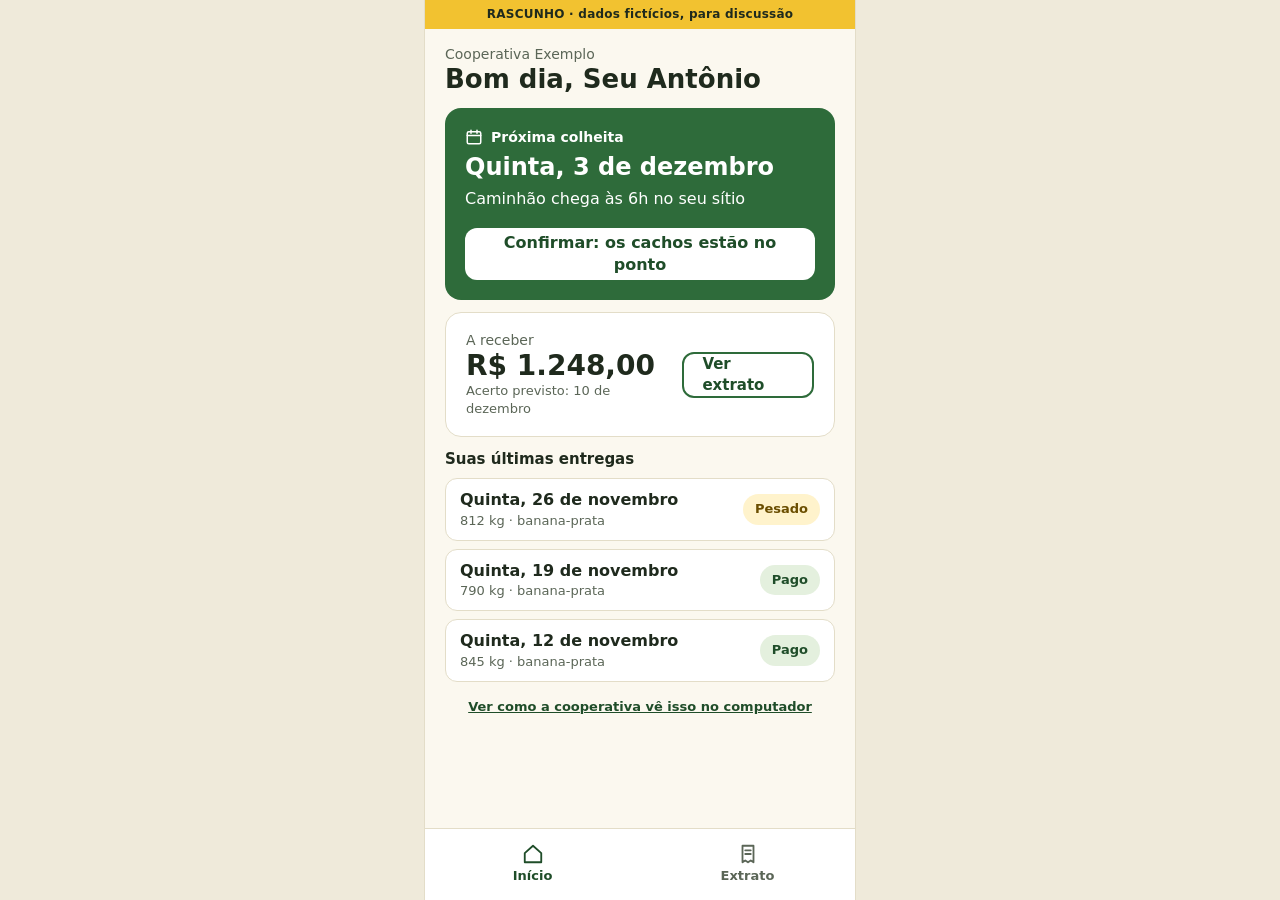
==== index.html @ 725b34ed "Rascunho de telas para cooperativa (dados ficticios)" ====
<!doctype html>
<html lang="pt-BR">
<head>
<meta charset="utf-8">
<meta name="viewport" content="width=device-width, initial-scale=1">
<title>Início do cooperado · rascunho</title>
<link rel="stylesheet" href="estilo.css">
</head>
<body>
<div class="app">
  <div class="faixa">RASCUNHO · dados fictícios, para discussão</div>
  <main>
    <div>
      <div class="rotulo">Cooperativa Exemplo</div>
      <h1>Bom dia, Seu Antônio</h1>
    </div>

    <section class="destaque" aria-labelledby="colheita">
      <div class="titulo-pequeno" id="colheita">
        <svg aria-hidden="true" width="18" height="18" viewBox="0 0 24 24" fill="none" stroke="#FFFFFF" stroke-width="2" stroke-linecap="round" stroke-linejoin="round"><rect x="3" y="5" width="18" height="16" rx="2"/><path d="M16 3v4M8 3v4M3 10h18"/></svg>
        Próxima colheita
      </div>
      <div class="grande">Quinta, 3 de dezembro</div>
      <div>Caminhão chega às 6h no seu sítio</div>
      <button class="botao claro ancho" id="confirmar" type="button" style="margin-top:12px">Confirmar: os cachos estão no ponto</button>
      <div class="confirmado" id="confirmado" hidden role="status">
        <svg aria-hidden="true" width="20" height="20" viewBox="0 0 24 24" fill="none" stroke="#1F2A1D" stroke-width="2.5" stroke-linecap="round" stroke-linejoin="round"><path d="M5 12l5 5 9-10"/></svg>
        Confirmado. A cooperativa foi avisada.
      </div>
    </section>

    <section class="cartao" style="display:flex;align-items:center;justify-content:space-between;gap:12px" aria-labelledby="areceber">
      <div>
        <div class="rotulo" id="areceber">A receber</div>
        <div style="font-size:28px;font-weight:700;line-height:1.1">R$ 1.248,00</div>
        <div class="rotulo" style="font-size:13px">Acerto previsto: 10 de dezembro</div>
      </div>
      <a class="botao borda" href="extrato.html">Ver extrato</a>
    </section>

    <section aria-labelledby="entregas" style="display:flex;flex-direction:column;gap:8px">
      <h2 id="entregas">Suas últimas entregas</h2>
      <div class="linha-lista"><div><div style="font-weight:600">Quinta, 26 de novembro</div><div class="sub">812 kg · banana-prata</div></div><span class="chip espera">Pesado</span></div>
      <div class="linha-lista"><div><div style="font-weight:600">Quinta, 19 de novembro</div><div class="sub">790 kg · banana-prata</div></div><span class="chip">Pago</span></div>
      <div class="linha-lista"><div><div style="font-weight:600">Quinta, 12 de novembro</div><div class="sub">845 kg · banana-prata</div></div><span class="chip">Pago</span></div>
    </section>

    <p style="text-align:center;font-size:13px;margin:4px 0 0"><a href="painel.html" style="font-weight:600">Ver como a cooperativa vê isso no computador</a></p>
  </main>

  <nav class="menu-baixo" aria-label="Menu principal">
    <a href="index.html" aria-current="page">
      <svg aria-hidden="true" width="22" height="22" viewBox="0 0 24 24" fill="none" stroke="currentColor" stroke-width="2" stroke-linecap="round" stroke-linejoin="round"><path d="M3 11l9-8 9 8v10H3z"/></svg>
      Início
    </a>
    <a href="extrato.html">
      <svg aria-hidden="true" width="22" height="22" viewBox="0 0 24 24" fill="none" stroke="currentColor" stroke-width="2" stroke-linecap="round" stroke-linejoin="round"><path d="M6 3h12v18l-3-2-3 2-3-2-3 2z"/><path d="M9 8h6M9 12h6"/></svg>
      Extrato
    </a>
  </nav>
</div>
<script>
  document.getElementById('confirmar').addEventListener('click', function () {
    this.hidden = true;
    document.getElementById('confirmado').hidden = false;
  });
</script>
</body>
</html>
---- estilo.css ----
:root {
  --fundo: #FBF8EF;
  --fundo-externo: #EFEADA;
  --cartao: #FFFFFF;
  --tinta: #1F2A1D;
  --suave: #5B6657;
  --linha: #E3DDC8;
  --verde: #2E6B3A;
  --verde-escuro: #1F4D29;
  --verde-claro: #E4F0DE;
  --banana: #F2C230;
  --aviso-fundo: #FFF3CC;
  --aviso-texto: #6B4E00;
  color-scheme: light;
}

* { box-sizing: border-box; }

body {
  margin: 0;
  background: var(--fundo-externo);
  color: var(--tinta);
  font-family: system-ui, "Segoe UI", Roboto, Helvetica, Arial, sans-serif;
  line-height: 1.4;
}

a { color: var(--verde-escuro); }
button, input, select { font: inherit; }

.faixa {
  background: var(--banana);
  color: var(--tinta);
  text-align: center;
  font-size: 12px;
  font-weight: 700;
  letter-spacing: 0.02em;
  padding: 6px 12px;
}

/* Celular */
.app {
  max-width: 430px;
  min-height: 100vh;
  margin: 0 auto;
  background: var(--fundo);
  display: flex;
  flex-direction: column;
}
.app main { flex: 1; padding: 16px 20px 24px; display: flex; flex-direction: column; gap: 12px; }
.rotulo { font-size: 14px; color: var(--suave); }
h1 { margin: 0; font-size: 26px; line-height: 1.2; }
h2 { margin: 0; font-size: 15px; }

.destaque {
  background: var(--verde);
  color: #FFFFFF;
  border-radius: 16px;
  padding: 20px;
  display: flex;
  flex-direction: column;
  gap: 6px;
}
.destaque .titulo-pequeno { font-size: 14px; font-weight: 600; display: flex; gap: 8px; align-items: center; }
.destaque .grande { font-size: 24px; font-weight: 700; line-height: 1.2; }

.cartao {
  background: var(--cartao);
  border: 1px solid var(--linha);
  border-radius: 16px;
  padding: 18px 20px;
}

.botao {
  min-height: 52px;
  padding: 0 18px;
  border: 0;
  border-radius: 12px;
  font-size: 16px;
  font-weight: 700;
  cursor: pointer;
  display: inline-flex;
  align-items: center;
  justify-content: center;
  text-decoration: none;
}
.botao.claro { background: #FFFFFF; color: var(--verde-escuro); }
.botao.cheio { background: var(--verde); color: #FFFFFF; }
.botao.borda { background: transparent; color: var(--verde-escuro); border: 2px solid var(--verde); min-height: 44px; font-size: 15px; }
.botao.ancho { width: 100%; }

.confirmado {
  min-height: 52px;
  padding: 10px 14px;
  border-radius: 12px;
  background: var(--banana);
  color: var(--tinta);
  font-weight: 600;
  display: flex;
  gap: 8px;
  align-items: center;
}
[hidden] { display: none !important; }

.linha-lista {
  background: var(--cartao);
  border: 1px solid var(--linha);
  border-radius: 12px;
  padding: 10px 14px;
  min-height: 56px;
  display: flex;
  align-items: center;
  justify-content: space-between;
  gap: 8px;
}
.linha-lista .sub { font-size: 13px; color: var(--suave); }
.chip {
  font-size: 13px;
  font-weight: 700;
  color: var(--verde-escuro);
  background: var(--verde-claro);
  border-radius: 999px;
  padding: 6px 12px;
  white-space: nowrap;
}
.chip.espera { background: var(--aviso-fundo); color: var(--aviso-texto); }

.menu-baixo {
  position: sticky;
  bottom: 0;
  height: 72px;
  display: flex;
  background: #FFFFFF;
  border-top: 1px solid var(--linha);
}
.menu-baixo a {
  flex: 1;
  display: flex;
  flex-direction: column;
  align-items: center;
  justify-content: center;
  gap: 2px;
  font-size: 13px;
  font-weight: 600;
  color: var(--suave);
  text-decoration: none;
}
.menu-baixo a[aria-current="page"] { color: var(--verde-escuro); font-weight: 700; }

.campo { display: flex; flex-direction: column; gap: 6px; }
.campo label { font-size: 14px; font-weight: 600; }
.campo input, .campo select {
  min-height: 52px;
  padding: 0 14px;
  border: 2px solid var(--linha);
  border-radius: 12px;
  background: #FFFFFF;
  color: var(--tinta);
  font-size: 18px;
}
.campo input:focus, .campo select:focus { outline: 3px solid var(--verde); outline-offset: 1px; border-color: var(--verde); }
.grade-2 { display: grid; grid-template-columns: 1fr 1fr; gap: 12px; }

.total-linha { display: flex; justify-content: space-between; align-items: baseline; font-size: 15px; padding: 6px 0; }
.total-linha.forte { font-size: 20px; font-weight: 700; border-top: 2px solid var(--linha); margin-top: 6px; padding-top: 12px; }

/* Computador */
.pagina { max-width: 1200px; margin: 0 auto; padding: 24px 20px 48px; display: flex; flex-direction: column; gap: 20px; background: var(--fundo); min-height: 100vh; }
.cabecalho { display: flex; flex-wrap: wrap; align-items: baseline; justify-content: space-between; gap: 8px 24px; }
.indicadores { display: grid; grid-template-columns: repeat(auto-fit, minmax(200px, 1fr)); gap: 12px; }
.indicador .numero { font-size: 32px; font-weight: 700; line-height: 1.1; }
.tabela-caixa { overflow-x: auto; }
table { width: 100%; border-collapse: collapse; min-width: 640px; }
th, td { text-align: left; padding: 12px 14px; border-bottom: 1px solid var(--linha); font-size: 15px; }
th { font-size: 13px; color: var(--suave); font-weight: 600; }
.aviso-caixa { background: var(--aviso-fundo); color: var(--aviso-texto); border-radius: 12px; padding: 14px 18px; }
.colunas { display: flex; flex-wrap: wrap; gap: 20px; }
.colunas > .principal { flex: 999 1 560px; min-width: 0; }
.colunas > .lateral { flex: 1 1 280px; min-width: 0; display: flex; flex-direction: column; gap: 12px; }

@media (min-width: 700px) {
  .app { box-shadow: 0 0 0 1px var(--linha); }
}
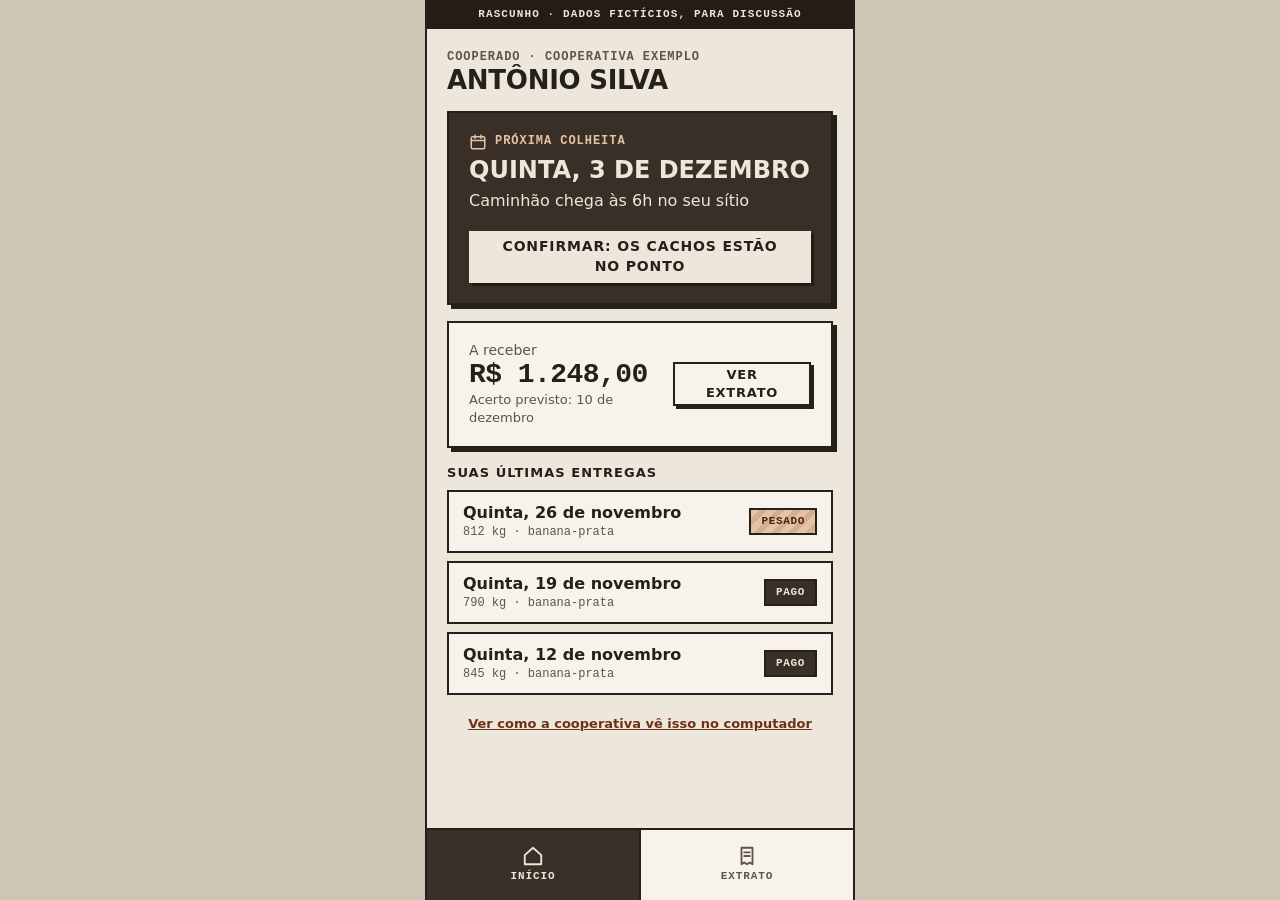
==== commit d0e4fba2: "Muda a identidade visual para tons terrosos e estilo corporativo/brutalista" ====
--- a/index.html
+++ b/index.html
@@ -11,20 +11,20 @@
   <div class="faixa">RASCUNHO · dados fictícios, para discussão</div>
   <main>
     <div>
-      <div class="rotulo">Cooperativa Exemplo</div>
-      <h1>Bom dia, Seu Antônio</h1>
+      <div class="rotulo">Cooperado · Cooperativa Exemplo</div>
+      <h1>Antônio Silva</h1>
     </div>
 
     <section class="destaque" aria-labelledby="colheita">
       <div class="titulo-pequeno" id="colheita">
-        <svg aria-hidden="true" width="18" height="18" viewBox="0 0 24 24" fill="none" stroke="#FFFFFF" stroke-width="2" stroke-linecap="round" stroke-linejoin="round"><rect x="3" y="5" width="18" height="16" rx="2"/><path d="M16 3v4M8 3v4M3 10h18"/></svg>
+        <svg aria-hidden="true" width="18" height="18" viewBox="0 0 24 24" fill="none" stroke="#E3C4A8" stroke-width="2" stroke-linecap="round" stroke-linejoin="round"><rect x="3" y="5" width="18" height="16" rx="2"/><path d="M16 3v4M8 3v4M3 10h18"/></svg>
         Próxima colheita
       </div>
       <div class="grande">Quinta, 3 de dezembro</div>
       <div>Caminhão chega às 6h no seu sítio</div>
       <button class="botao claro ancho" id="confirmar" type="button" style="margin-top:12px">Confirmar: os cachos estão no ponto</button>
       <div class="confirmado" id="confirmado" hidden role="status">
-        <svg aria-hidden="true" width="20" height="20" viewBox="0 0 24 24" fill="none" stroke="#1F2A1D" stroke-width="2.5" stroke-linecap="round" stroke-linejoin="round"><path d="M5 12l5 5 9-10"/></svg>
+        <svg aria-hidden="true" width="20" height="20" viewBox="0 0 24 24" fill="none" stroke="#4A2410" stroke-width="2.5" stroke-linecap="round" stroke-linejoin="round"><path d="M5 12l5 5 9-10"/></svg>
         Confirmado. A cooperativa foi avisada.
       </div>
     </section>
@@ -32,7 +32,7 @@
     <section class="cartao" style="display:flex;align-items:center;justify-content:space-between;gap:12px" aria-labelledby="areceber">
       <div>
         <div class="rotulo" id="areceber">A receber</div>
-        <div style="font-size:28px;font-weight:700;line-height:1.1">R$ 1.248,00</div>
+        <div class="valor" style="font-size:28px;font-weight:700;line-height:1.1">R$ 1.248,00</div>
         <div class="rotulo" style="font-size:13px">Acerto previsto: 10 de dezembro</div>
       </div>
       <a class="botao borda" href="extrato.html">Ver extrato</a>
--- a/estilo.css
+++ b/estilo.css
@@ -1,16 +1,20 @@
 :root {
-  --fundo: #FBF8EF;
-  --fundo-externo: #EFEADA;
-  --cartao: #FFFFFF;
-  --tinta: #1F2A1D;
-  --suave: #5B6657;
-  --linha: #E3DDC8;
-  --verde: #2E6B3A;
-  --verde-escuro: #1F4D29;
-  --verde-claro: #E4F0DE;
-  --banana: #F2C230;
-  --aviso-fundo: #FFF3CC;
-  --aviso-texto: #6B4E00;
+  /* Paleta terrosa: concreto, argila, ferrugem, terra escura */
+  --fundo: #EDE6DA;
+  --fundo-externo: #CFC5B4;
+  --cartao: #F7F3EC;
+  --tinta: #26201B;
+  --suave: #5E544A;
+  --borda: #26201B;
+  --linha: #BDB19F;
+  --terra: #3A2F27;
+  --terra-escuro: #231C17;
+  --ferrugem: #9A4A2A;
+  --ferrugem-escuro: #6E3219;
+  --argila: #E3C4A8;
+  --argila-texto: #4A2410;
+  --sombra: 4px 4px 0 var(--borda);
+  --mono: ui-monospace, "Cascadia Mono", "SF Mono", Consolas, "Liberation Mono", monospace;
   color-scheme: light;
 }
 
@@ -24,17 +28,19 @@
   line-height: 1.4;
 }
 
-a { color: var(--verde-escuro); }
+a { color: var(--ferrugem-escuro); font-weight: 700; }
 button, input, select { font: inherit; }
 
 .faixa {
-  background: var(--banana);
-  color: var(--tinta);
+  background: var(--terra-escuro);
+  color: var(--fundo);
   text-align: center;
-  font-size: 12px;
-  font-weight: 700;
-  letter-spacing: 0.02em;
-  padding: 6px 12px;
+  font-family: var(--mono);
+  font-size: 11px;
+  font-weight: 700;
+  letter-spacing: 0.1em;
+  text-transform: uppercase;
+  padding: 7px 12px;
 }
 
 /* Celular */
@@ -46,55 +52,93 @@
   display: flex;
   flex-direction: column;
 }
-.app main { flex: 1; padding: 16px 20px 24px; display: flex; flex-direction: column; gap: 12px; }
+.app main { flex: 1; padding: 20px 20px 28px; display: flex; flex-direction: column; gap: 16px; }
 .rotulo { font-size: 14px; color: var(--suave); }
-h1 { margin: 0; font-size: 26px; line-height: 1.2; }
-h2 { margin: 0; font-size: 15px; }
+.app main > div:first-child > .rotulo,
+.cabecalho .rotulo,
+.indicador .rotulo {
+  font-family: var(--mono);
+  font-size: 12px;
+  font-weight: 700;
+  letter-spacing: 0.08em;
+  text-transform: uppercase;
+}
+h1 { margin: 0; font-size: 26px; line-height: 1.1; font-weight: 800; letter-spacing: -0.01em; text-transform: uppercase; }
+h2 {
+  margin: 0;
+  font-size: 13px;
+  font-weight: 800;
+  letter-spacing: 0.08em;
+  text-transform: uppercase;
+}
 
 .destaque {
-  background: var(--verde);
-  color: #FFFFFF;
-  border-radius: 16px;
+  background: var(--terra);
+  color: var(--fundo);
+  border: 2px solid var(--borda);
+  border-radius: 0;
+  box-shadow: var(--sombra);
   padding: 20px;
   display: flex;
   flex-direction: column;
   gap: 6px;
 }
-.destaque .titulo-pequeno { font-size: 14px; font-weight: 600; display: flex; gap: 8px; align-items: center; }
-.destaque .grande { font-size: 24px; font-weight: 700; line-height: 1.2; }
+.destaque .titulo-pequeno {
+  font-family: var(--mono);
+  font-size: 12px;
+  font-weight: 700;
+  letter-spacing: 0.08em;
+  text-transform: uppercase;
+  display: flex;
+  gap: 8px;
+  align-items: center;
+  color: var(--argila);
+}
+.destaque .grande { font-size: 24px; font-weight: 800; line-height: 1.15; text-transform: uppercase; }
 
 .cartao {
   background: var(--cartao);
-  border: 1px solid var(--linha);
-  border-radius: 16px;
+  border: 2px solid var(--borda);
+  border-radius: 0;
+  box-shadow: var(--sombra);
   padding: 18px 20px;
 }
 
 .botao {
   min-height: 52px;
   padding: 0 18px;
-  border: 0;
-  border-radius: 12px;
-  font-size: 16px;
-  font-weight: 700;
+  border: 2px solid var(--borda);
+  border-radius: 0;
+  font-size: 14px;
+  font-weight: 800;
+  letter-spacing: 0.06em;
+  text-transform: uppercase;
   cursor: pointer;
   display: inline-flex;
   align-items: center;
   justify-content: center;
+  text-align: center;
   text-decoration: none;
-}
-.botao.claro { background: #FFFFFF; color: var(--verde-escuro); }
-.botao.cheio { background: var(--verde); color: #FFFFFF; }
-.botao.borda { background: transparent; color: var(--verde-escuro); border: 2px solid var(--verde); min-height: 44px; font-size: 15px; }
+  box-shadow: 3px 3px 0 var(--borda);
+  transition: transform 0.08s, box-shadow 0.08s;
+}
+.botao:hover { transform: translate(1px, 1px); box-shadow: 2px 2px 0 var(--borda); }
+.botao:active { transform: translate(3px, 3px); box-shadow: 0 0 0 var(--borda); }
+.botao:focus-visible { outline: 3px solid var(--tinta); outline-offset: 3px; }
+.botao.claro { background: var(--fundo); color: var(--tinta); }
+.botao.cheio { background: var(--ferrugem); color: #FFFFFF; }
+.botao.borda { background: var(--cartao); color: var(--tinta); min-height: 44px; font-size: 13px; }
 .botao.ancho { width: 100%; }
+.destaque .botao { box-shadow: 3px 3px 0 var(--terra-escuro); border-color: var(--fundo); }
 
 .confirmado {
   min-height: 52px;
   padding: 10px 14px;
-  border-radius: 12px;
-  background: var(--banana);
-  color: var(--tinta);
-  font-weight: 600;
+  border: 2px solid var(--borda);
+  border-radius: 0;
+  background: var(--argila);
+  color: var(--argila-texto);
+  font-weight: 700;
   display: flex;
   gap: 8px;
   align-items: center;
@@ -103,8 +147,8 @@
 
 .linha-lista {
   background: var(--cartao);
-  border: 1px solid var(--linha);
-  border-radius: 12px;
+  border: 2px solid var(--borda);
+  border-radius: 0;
   padding: 10px 14px;
   min-height: 56px;
   display: flex;
@@ -112,25 +156,34 @@
   justify-content: space-between;
   gap: 8px;
 }
-.linha-lista .sub { font-size: 13px; color: var(--suave); }
+.linha-lista .sub { font-family: var(--mono); font-size: 12px; color: var(--suave); }
+
+/* Situação: preenchido = concluído; hachurado = pendente */
 .chip {
-  font-size: 13px;
-  font-weight: 700;
-  color: var(--verde-escuro);
-  background: var(--verde-claro);
-  border-radius: 999px;
-  padding: 6px 12px;
+  font-family: var(--mono);
+  font-size: 11px;
+  font-weight: 800;
+  letter-spacing: 0.06em;
+  text-transform: uppercase;
+  color: var(--fundo);
+  background: var(--terra);
+  border: 2px solid var(--borda);
+  border-radius: 0;
+  padding: 4px 10px;
   white-space: nowrap;
 }
-.chip.espera { background: var(--aviso-fundo); color: var(--aviso-texto); }
+.chip.espera {
+  color: var(--argila-texto);
+  background: repeating-linear-gradient(135deg, var(--argila) 0 6px, #D4AE8E 6px 12px);
+}
 
 .menu-baixo {
   position: sticky;
   bottom: 0;
   height: 72px;
   display: flex;
-  background: #FFFFFF;
-  border-top: 1px solid var(--linha);
+  background: var(--cartao);
+  border-top: 2px solid var(--borda);
 }
 .menu-baixo a {
   flex: 1;
@@ -139,44 +192,76 @@
   align-items: center;
   justify-content: center;
   gap: 2px;
-  font-size: 13px;
-  font-weight: 600;
+  font-family: var(--mono);
+  font-size: 11px;
+  font-weight: 700;
+  letter-spacing: 0.08em;
+  text-transform: uppercase;
   color: var(--suave);
   text-decoration: none;
 }
-.menu-baixo a[aria-current="page"] { color: var(--verde-escuro); font-weight: 700; }
+.menu-baixo a + a { border-left: 2px solid var(--borda); }
+.menu-baixo a[aria-current="page"] { background: var(--terra); color: var(--fundo); }
 
 .campo { display: flex; flex-direction: column; gap: 6px; }
-.campo label { font-size: 14px; font-weight: 600; }
+.campo label {
+  font-family: var(--mono);
+  font-size: 12px;
+  font-weight: 700;
+  letter-spacing: 0.06em;
+  text-transform: uppercase;
+}
 .campo input, .campo select {
+  width: 100%;
+  min-width: 0;
   min-height: 52px;
   padding: 0 14px;
-  border: 2px solid var(--linha);
-  border-radius: 12px;
+  border: 2px solid var(--borda);
+  border-radius: 0;
   background: #FFFFFF;
   color: var(--tinta);
   font-size: 18px;
 }
-.campo input:focus, .campo select:focus { outline: 3px solid var(--verde); outline-offset: 1px; border-color: var(--verde); }
-.grade-2 { display: grid; grid-template-columns: 1fr 1fr; gap: 12px; }
+.campo input[type="number"] { font-family: var(--mono); font-weight: 700; }
+.campo input:focus, .campo select:focus { outline: 3px solid var(--ferrugem); outline-offset: 2px; }
+.grade-2 { display: grid; grid-template-columns: repeat(2, minmax(0, 1fr)); gap: 12px; }
 
 .total-linha { display: flex; justify-content: space-between; align-items: baseline; font-size: 15px; padding: 6px 0; }
-.total-linha.forte { font-size: 20px; font-weight: 700; border-top: 2px solid var(--linha); margin-top: 6px; padding-top: 12px; }
+.total-linha span:last-child { font-family: var(--mono); font-weight: 700; }
+.total-linha.forte { font-size: 18px; font-weight: 800; text-transform: uppercase; border-top: 2px solid var(--borda); margin-top: 6px; padding-top: 12px; }
+.valor { font-family: var(--mono); letter-spacing: -0.02em; }
 
 /* Computador */
 .pagina { max-width: 1200px; margin: 0 auto; padding: 24px 20px 48px; display: flex; flex-direction: column; gap: 20px; background: var(--fundo); min-height: 100vh; }
-.cabecalho { display: flex; flex-wrap: wrap; align-items: baseline; justify-content: space-between; gap: 8px 24px; }
-.indicadores { display: grid; grid-template-columns: repeat(auto-fit, minmax(200px, 1fr)); gap: 12px; }
-.indicador .numero { font-size: 32px; font-weight: 700; line-height: 1.1; }
+.cabecalho { display: flex; flex-wrap: wrap; align-items: flex-end; justify-content: space-between; gap: 8px 24px; padding-bottom: 14px; border-bottom: 4px solid var(--borda); }
+.indicadores { display: grid; grid-template-columns: repeat(auto-fit, minmax(200px, 1fr)); gap: 16px; }
+.indicador .numero { font-family: var(--mono); font-size: 32px; font-weight: 700; line-height: 1.1; letter-spacing: -0.03em; }
 .tabela-caixa { overflow-x: auto; }
 table { width: 100%; border-collapse: collapse; min-width: 640px; }
 th, td { text-align: left; padding: 12px 14px; border-bottom: 1px solid var(--linha); font-size: 15px; }
-th { font-size: 13px; color: var(--suave); font-weight: 600; }
-.aviso-caixa { background: var(--aviso-fundo); color: var(--aviso-texto); border-radius: 12px; padding: 14px 18px; }
+thead th {
+  background: var(--terra);
+  color: var(--fundo);
+  font-family: var(--mono);
+  font-size: 11px;
+  font-weight: 700;
+  letter-spacing: 0.08em;
+  text-transform: uppercase;
+  border-bottom: 0;
+}
+td:nth-child(3) { font-family: var(--mono); font-weight: 700; }
+.aviso-caixa {
+  background: var(--argila);
+  color: var(--argila-texto);
+  border: 2px solid var(--borda);
+  border-left-width: 10px;
+  border-radius: 0;
+  padding: 14px 18px;
+}
 .colunas { display: flex; flex-wrap: wrap; gap: 20px; }
 .colunas > .principal { flex: 999 1 560px; min-width: 0; }
-.colunas > .lateral { flex: 1 1 280px; min-width: 0; display: flex; flex-direction: column; gap: 12px; }
+.colunas > .lateral { flex: 1 1 280px; min-width: 0; display: flex; flex-direction: column; gap: 16px; }
 
 @media (min-width: 700px) {
-  .app { box-shadow: 0 0 0 1px var(--linha); }
-}
+  .app { border-left: 2px solid var(--borda); border-right: 2px solid var(--borda); }
+}
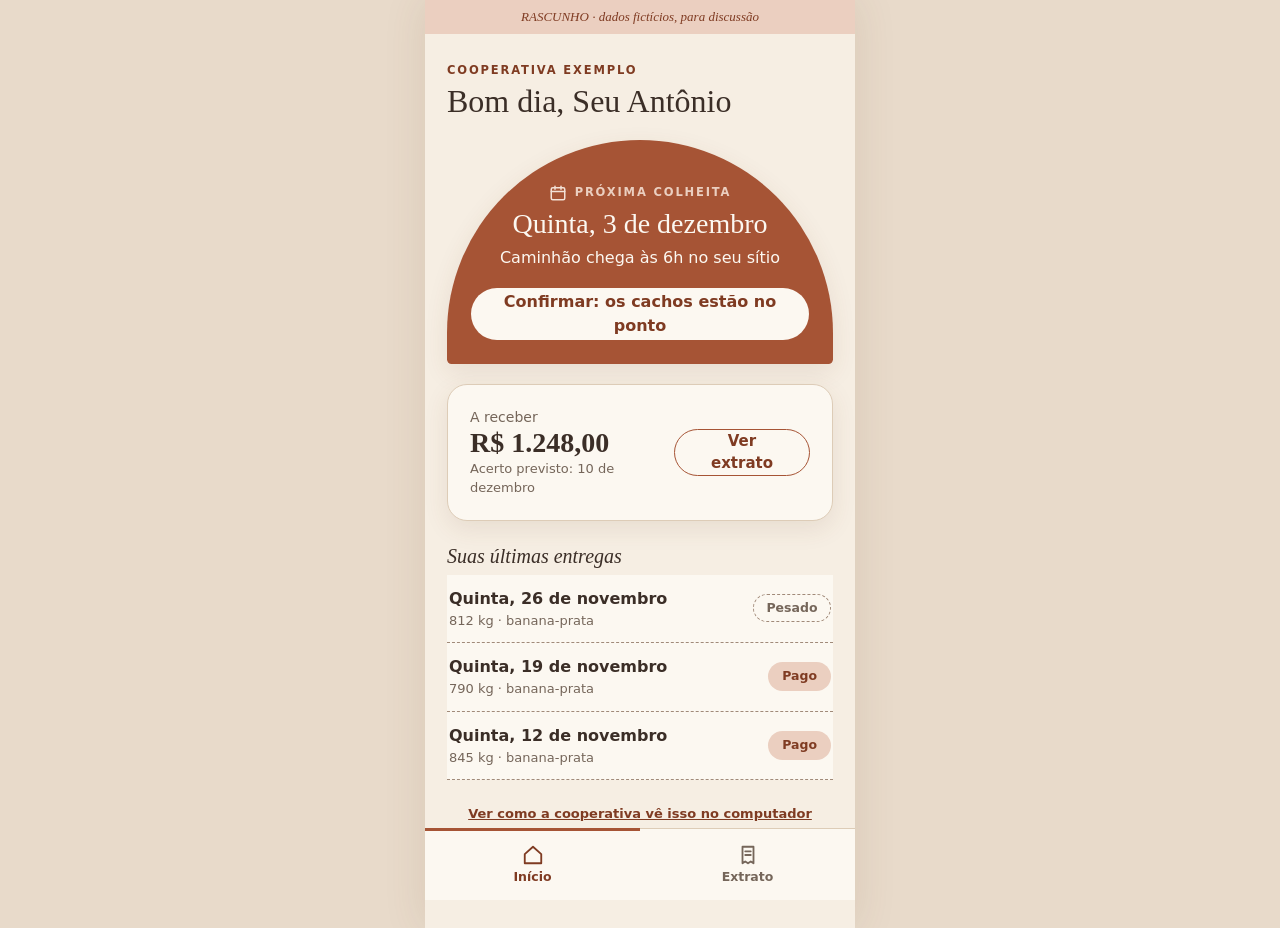
==== commit 189e661d: "Troca o estilo para boho chic com ar de blog, sem o visual brutalista" ====
--- a/index.html
+++ b/index.html
@@ -11,20 +11,20 @@
   <div class="faixa">RASCUNHO · dados fictícios, para discussão</div>
   <main>
     <div>
-      <div class="rotulo">Cooperado · Cooperativa Exemplo</div>
-      <h1>Antônio Silva</h1>
+      <div class="rotulo">Cooperativa Exemplo</div>
+      <h1>Bom dia, Seu Antônio</h1>
     </div>
 
     <section class="destaque" aria-labelledby="colheita">
       <div class="titulo-pequeno" id="colheita">
-        <svg aria-hidden="true" width="18" height="18" viewBox="0 0 24 24" fill="none" stroke="#E3C4A8" stroke-width="2" stroke-linecap="round" stroke-linejoin="round"><rect x="3" y="5" width="18" height="16" rx="2"/><path d="M16 3v4M8 3v4M3 10h18"/></svg>
+        <svg aria-hidden="true" width="18" height="18" viewBox="0 0 24 24" fill="none" stroke="#F3E1D6" stroke-width="2" stroke-linecap="round" stroke-linejoin="round"><rect x="3" y="5" width="18" height="16" rx="2"/><path d="M16 3v4M8 3v4M3 10h18"/></svg>
         Próxima colheita
       </div>
       <div class="grande">Quinta, 3 de dezembro</div>
       <div>Caminhão chega às 6h no seu sítio</div>
       <button class="botao claro ancho" id="confirmar" type="button" style="margin-top:12px">Confirmar: os cachos estão no ponto</button>
       <div class="confirmado" id="confirmado" hidden role="status">
-        <svg aria-hidden="true" width="20" height="20" viewBox="0 0 24 24" fill="none" stroke="#4A2410" stroke-width="2.5" stroke-linecap="round" stroke-linejoin="round"><path d="M5 12l5 5 9-10"/></svg>
+        <svg aria-hidden="true" width="20" height="20" viewBox="0 0 24 24" fill="none" stroke="#7F3B22" stroke-width="2.5" stroke-linecap="round" stroke-linejoin="round"><path d="M5 12l5 5 9-10"/></svg>
         Confirmado. A cooperativa foi avisada.
       </div>
     </section>
--- a/estilo.css
+++ b/estilo.css
@@ -1,20 +1,18 @@
 :root {
-  /* Paleta terrosa: concreto, argila, ferrugem, terra escura */
-  --fundo: #EDE6DA;
-  --fundo-externo: #CFC5B4;
-  --cartao: #F7F3EC;
-  --tinta: #26201B;
-  --suave: #5E544A;
-  --borda: #26201B;
-  --linha: #BDB19F;
-  --terra: #3A2F27;
-  --terra-escuro: #231C17;
-  --ferrugem: #9A4A2A;
-  --ferrugem-escuro: #6E3219;
-  --argila: #E3C4A8;
-  --argila-texto: #4A2410;
-  --sombra: 4px 4px 0 var(--borda);
-  --mono: ui-monospace, "Cascadia Mono", "SF Mono", Consolas, "Liberation Mono", monospace;
+  /* Boho chic: creme, argila, terracota, taupe */
+  --fundo: #F6EEE3;
+  --fundo-externo: #E8DACA;
+  --cartao: #FCF8F1;
+  --tinta: #3B2E27;
+  --suave: #75665A;
+  --linha: #DDCCB7;
+  --terracota: #A65435;
+  --terracota-escuro: #7F3B22;
+  --rosa: #EBCFC0;
+  --rosa-claro: #F3E1D6;
+  --taupe: #A18A79;
+  --sombra: 0 8px 24px rgba(110, 70, 40, 0.10);
+  --serifa: "Iowan Old Style", "Palatino Linotype", Palatino, Georgia, "Times New Roman", serif;
   color-scheme: light;
 }
 
@@ -25,21 +23,19 @@
   background: var(--fundo-externo);
   color: var(--tinta);
   font-family: system-ui, "Segoe UI", Roboto, Helvetica, Arial, sans-serif;
-  line-height: 1.4;
-}
-
-a { color: var(--ferrugem-escuro); font-weight: 700; }
+  line-height: 1.5;
+}
+
+a { color: var(--terracota-escuro); font-weight: 600; }
 button, input, select { font: inherit; }
 
 .faixa {
-  background: var(--terra-escuro);
-  color: var(--fundo);
+  background: var(--rosa);
+  color: var(--terracota-escuro);
   text-align: center;
-  font-family: var(--mono);
-  font-size: 11px;
-  font-weight: 700;
-  letter-spacing: 0.1em;
-  text-transform: uppercase;
+  font-family: var(--serifa);
+  font-style: italic;
+  font-size: 13px;
   padding: 7px 12px;
 }
 
@@ -52,129 +48,122 @@
   display: flex;
   flex-direction: column;
 }
-.app main { flex: 1; padding: 20px 20px 28px; display: flex; flex-direction: column; gap: 16px; }
+.app main { flex: 1; padding: 28px 22px 32px; display: flex; flex-direction: column; gap: 20px; }
 .rotulo { font-size: 14px; color: var(--suave); }
 .app main > div:first-child > .rotulo,
 .cabecalho .rotulo,
 .indicador .rotulo {
-  font-family: var(--mono);
-  font-size: 12px;
-  font-weight: 700;
-  letter-spacing: 0.08em;
+  font-size: 11.5px;
+  font-weight: 600;
+  letter-spacing: 0.16em;
   text-transform: uppercase;
-}
-h1 { margin: 0; font-size: 26px; line-height: 1.1; font-weight: 800; letter-spacing: -0.01em; text-transform: uppercase; }
-h2 {
-  margin: 0;
-  font-size: 13px;
-  font-weight: 800;
-  letter-spacing: 0.08em;
+  color: var(--terracota-escuro);
+}
+h1 { margin: 4px 0 0; font-family: var(--serifa); font-size: 32px; line-height: 1.15; font-weight: 400; }
+h2 { margin: 0; font-family: var(--serifa); font-size: 20px; font-weight: 400; font-style: italic; }
+
+/* Arco: forma típica boho */
+.destaque {
+  background: var(--terracota);
+  color: var(--cartao);
+  border-radius: 999px 999px 24px 24px;
+  box-shadow: var(--sombra);
+  padding: 44px 24px 24px;
+  text-align: center;
+  display: flex;
+  flex-direction: column;
+  align-items: center;
+  gap: 6px;
+}
+.destaque .titulo-pequeno {
+  font-size: 11.5px;
+  font-weight: 600;
+  letter-spacing: 0.16em;
   text-transform: uppercase;
-}
-
-.destaque {
-  background: var(--terra);
-  color: var(--fundo);
-  border: 2px solid var(--borda);
-  border-radius: 0;
-  box-shadow: var(--sombra);
-  padding: 20px;
-  display: flex;
-  flex-direction: column;
-  gap: 6px;
-}
-.destaque .titulo-pequeno {
-  font-family: var(--mono);
-  font-size: 12px;
-  font-weight: 700;
-  letter-spacing: 0.08em;
-  text-transform: uppercase;
   display: flex;
   gap: 8px;
   align-items: center;
-  color: var(--argila);
-}
-.destaque .grande { font-size: 24px; font-weight: 800; line-height: 1.15; text-transform: uppercase; }
+  color: var(--rosa);
+}
+.destaque .grande { font-family: var(--serifa); font-size: 28px; font-weight: 400; line-height: 1.15; }
 
 .cartao {
   background: var(--cartao);
-  border: 2px solid var(--borda);
-  border-radius: 0;
+  border: 1px solid var(--linha);
+  border-radius: 20px;
   box-shadow: var(--sombra);
-  padding: 18px 20px;
+  padding: 22px;
 }
 
 .botao {
   min-height: 52px;
-  padding: 0 18px;
-  border: 2px solid var(--borda);
-  border-radius: 0;
-  font-size: 14px;
-  font-weight: 800;
-  letter-spacing: 0.06em;
-  text-transform: uppercase;
+  padding: 0 24px;
+  border: 1.5px solid transparent;
+  border-radius: 999px;
+  font-size: 16px;
+  font-weight: 600;
   cursor: pointer;
   display: inline-flex;
   align-items: center;
   justify-content: center;
   text-align: center;
   text-decoration: none;
-  box-shadow: 3px 3px 0 var(--borda);
-  transition: transform 0.08s, box-shadow 0.08s;
-}
-.botao:hover { transform: translate(1px, 1px); box-shadow: 2px 2px 0 var(--borda); }
-.botao:active { transform: translate(3px, 3px); box-shadow: 0 0 0 var(--borda); }
-.botao:focus-visible { outline: 3px solid var(--tinta); outline-offset: 3px; }
-.botao.claro { background: var(--fundo); color: var(--tinta); }
-.botao.cheio { background: var(--ferrugem); color: #FFFFFF; }
-.botao.borda { background: var(--cartao); color: var(--tinta); min-height: 44px; font-size: 13px; }
+  transition: background 0.15s, color 0.15s;
+}
+.botao:focus-visible { outline: 3px solid var(--terracota); outline-offset: 3px; }
+.botao.claro { background: var(--cartao); color: var(--terracota-escuro); }
+.botao.claro:hover { background: var(--rosa-claro); }
+.botao.cheio { background: var(--terracota); color: #FFFFFF; }
+.botao.cheio:hover { background: var(--terracota-escuro); }
+.botao.borda { background: transparent; color: var(--terracota-escuro); border-color: var(--terracota); min-height: 44px; font-size: 15px; }
+.botao.borda:hover { background: var(--rosa-claro); }
 .botao.ancho { width: 100%; }
-.destaque .botao { box-shadow: 3px 3px 0 var(--terra-escuro); border-color: var(--fundo); }
+.destaque .botao { margin-top: 14px; }
 
 .confirmado {
   min-height: 52px;
-  padding: 10px 14px;
-  border: 2px solid var(--borda);
-  border-radius: 0;
-  background: var(--argila);
-  color: var(--argila-texto);
-  font-weight: 700;
+  padding: 12px 18px;
+  border-radius: 20px;
+  background: var(--rosa-claro);
+  color: var(--terracota-escuro);
+  font-weight: 600;
   display: flex;
   gap: 8px;
   align-items: center;
-}
+  justify-content: center;
+  margin-top: 14px;
+}
+.cartao + .confirmado, form + .confirmado, .lateral .confirmado { margin-top: 0; }
 [hidden] { display: none !important; }
 
 .linha-lista {
   background: var(--cartao);
-  border: 2px solid var(--borda);
-  border-radius: 0;
-  padding: 10px 14px;
-  min-height: 56px;
+  border-bottom: 1px dashed var(--taupe);
+  padding: 12px 2px;
+  min-height: 60px;
   display: flex;
   align-items: center;
   justify-content: space-between;
   gap: 8px;
 }
-.linha-lista .sub { font-family: var(--mono); font-size: 12px; color: var(--suave); }
-
-/* Situação: preenchido = concluído; hachurado = pendente */
+.linha-lista .sub { font-size: 13px; color: var(--suave); }
+section[aria-labelledby="entregas"] { gap: 0 !important; }
+section[aria-labelledby="entregas"] h2 { margin-bottom: 4px; }
+
 .chip {
-  font-family: var(--mono);
-  font-size: 11px;
-  font-weight: 800;
-  letter-spacing: 0.06em;
-  text-transform: uppercase;
-  color: var(--fundo);
-  background: var(--terra);
-  border: 2px solid var(--borda);
-  border-radius: 0;
-  padding: 4px 10px;
+  font-size: 12.5px;
+  font-weight: 600;
+  color: var(--terracota-escuro);
+  background: var(--rosa);
+  border-radius: 999px;
+  padding: 5px 14px;
   white-space: nowrap;
 }
 .chip.espera {
-  color: var(--argila-texto);
-  background: repeating-linear-gradient(135deg, var(--argila) 0 6px, #D4AE8E 6px 12px);
+  background: transparent;
+  color: var(--suave);
+  border: 1.5px dashed var(--taupe);
+  padding: 3.5px 12.5px;
 }
 
 .menu-baixo {
@@ -183,7 +172,7 @@
   height: 72px;
   display: flex;
   background: var(--cartao);
-  border-top: 2px solid var(--borda);
+  border-top: 1px solid var(--linha);
 }
 .menu-baixo a {
   flex: 1;
@@ -192,76 +181,64 @@
   align-items: center;
   justify-content: center;
   gap: 2px;
-  font-family: var(--mono);
-  font-size: 11px;
-  font-weight: 700;
-  letter-spacing: 0.08em;
-  text-transform: uppercase;
+  font-size: 12.5px;
+  font-weight: 600;
   color: var(--suave);
   text-decoration: none;
-}
-.menu-baixo a + a { border-left: 2px solid var(--borda); }
-.menu-baixo a[aria-current="page"] { background: var(--terra); color: var(--fundo); }
+  border-top: 3px solid transparent;
+  margin-top: -1px;
+}
+.menu-baixo a[aria-current="page"] { color: var(--terracota-escuro); border-top-color: var(--terracota); }
 
 .campo { display: flex; flex-direction: column; gap: 6px; }
-.campo label {
-  font-family: var(--mono);
-  font-size: 12px;
-  font-weight: 700;
-  letter-spacing: 0.06em;
-  text-transform: uppercase;
-}
+.campo label { font-size: 14px; font-weight: 600; color: var(--suave); }
 .campo input, .campo select {
   width: 100%;
   min-width: 0;
   min-height: 52px;
-  padding: 0 14px;
-  border: 2px solid var(--borda);
-  border-radius: 0;
-  background: #FFFFFF;
+  padding: 0 16px;
+  border: 1.5px solid var(--linha);
+  border-radius: 14px;
+  background: #FFFDF9;
   color: var(--tinta);
   font-size: 18px;
 }
-.campo input[type="number"] { font-family: var(--mono); font-weight: 700; }
-.campo input:focus, .campo select:focus { outline: 3px solid var(--ferrugem); outline-offset: 2px; }
-.grade-2 { display: grid; grid-template-columns: repeat(2, minmax(0, 1fr)); gap: 12px; }
-
-.total-linha { display: flex; justify-content: space-between; align-items: baseline; font-size: 15px; padding: 6px 0; }
-.total-linha span:last-child { font-family: var(--mono); font-weight: 700; }
-.total-linha.forte { font-size: 18px; font-weight: 800; text-transform: uppercase; border-top: 2px solid var(--borda); margin-top: 6px; padding-top: 12px; }
-.valor { font-family: var(--mono); letter-spacing: -0.02em; }
+.campo input:focus, .campo select:focus { outline: 3px solid var(--rosa); outline-offset: 0; border-color: var(--terracota); }
+.grade-2 { display: grid; grid-template-columns: repeat(2, minmax(0, 1fr)); gap: 14px; }
+
+.total-linha { display: flex; justify-content: space-between; align-items: baseline; font-size: 16px; padding: 7px 0; }
+.total-linha span:last-child { font-variant-numeric: tabular-nums; }
+.total-linha.forte { font-family: var(--serifa); font-size: 22px; border-top: 1px solid var(--taupe); margin-top: 8px; padding-top: 14px; }
+.valor { font-family: var(--serifa); }
 
 /* Computador */
-.pagina { max-width: 1200px; margin: 0 auto; padding: 24px 20px 48px; display: flex; flex-direction: column; gap: 20px; background: var(--fundo); min-height: 100vh; }
-.cabecalho { display: flex; flex-wrap: wrap; align-items: flex-end; justify-content: space-between; gap: 8px 24px; padding-bottom: 14px; border-bottom: 4px solid var(--borda); }
+.pagina { max-width: 1100px; margin: 0 auto; padding: 40px 28px 64px; display: flex; flex-direction: column; gap: 28px; background: var(--fundo); min-height: 100vh; }
+.cabecalho { display: flex; flex-wrap: wrap; align-items: flex-end; justify-content: space-between; gap: 12px 24px; padding-bottom: 20px; border-bottom: 1px solid var(--taupe); }
 .indicadores { display: grid; grid-template-columns: repeat(auto-fit, minmax(200px, 1fr)); gap: 16px; }
-.indicador .numero { font-family: var(--mono); font-size: 32px; font-weight: 700; line-height: 1.1; letter-spacing: -0.03em; }
+.indicador { text-align: center; }
+.indicador .numero { font-family: var(--serifa); font-size: 38px; font-weight: 400; line-height: 1.15; margin-top: 4px; }
 .tabela-caixa { overflow-x: auto; }
 table { width: 100%; border-collapse: collapse; min-width: 640px; }
-th, td { text-align: left; padding: 12px 14px; border-bottom: 1px solid var(--linha); font-size: 15px; }
+th, td { text-align: left; padding: 14px 14px; border-bottom: 1px dashed var(--linha); font-size: 15px; font-variant-numeric: tabular-nums; }
 thead th {
-  background: var(--terra);
-  color: var(--fundo);
-  font-family: var(--mono);
-  font-size: 11px;
-  font-weight: 700;
-  letter-spacing: 0.08em;
+  font-size: 11.5px;
+  font-weight: 600;
+  letter-spacing: 0.14em;
   text-transform: uppercase;
-  border-bottom: 0;
-}
-td:nth-child(3) { font-family: var(--mono); font-weight: 700; }
+  color: var(--terracota-escuro);
+  border-bottom: 1px solid var(--taupe);
+}
+tbody tr:last-child td { border-bottom: 0; }
 .aviso-caixa {
-  background: var(--argila);
-  color: var(--argila-texto);
-  border: 2px solid var(--borda);
-  border-left-width: 10px;
-  border-radius: 0;
-  padding: 14px 18px;
-}
-.colunas { display: flex; flex-wrap: wrap; gap: 20px; }
+  background: var(--rosa);
+  color: var(--terracota-escuro);
+  border-radius: 20px;
+  padding: 18px 22px;
+}
+.colunas { display: flex; flex-wrap: wrap; gap: 24px; }
 .colunas > .principal { flex: 999 1 560px; min-width: 0; }
 .colunas > .lateral { flex: 1 1 280px; min-width: 0; display: flex; flex-direction: column; gap: 16px; }
 
 @media (min-width: 700px) {
-  .app { border-left: 2px solid var(--borda); border-right: 2px solid var(--borda); }
-}
+  .app { box-shadow: 0 0 40px rgba(110, 70, 40, 0.12); }
+}
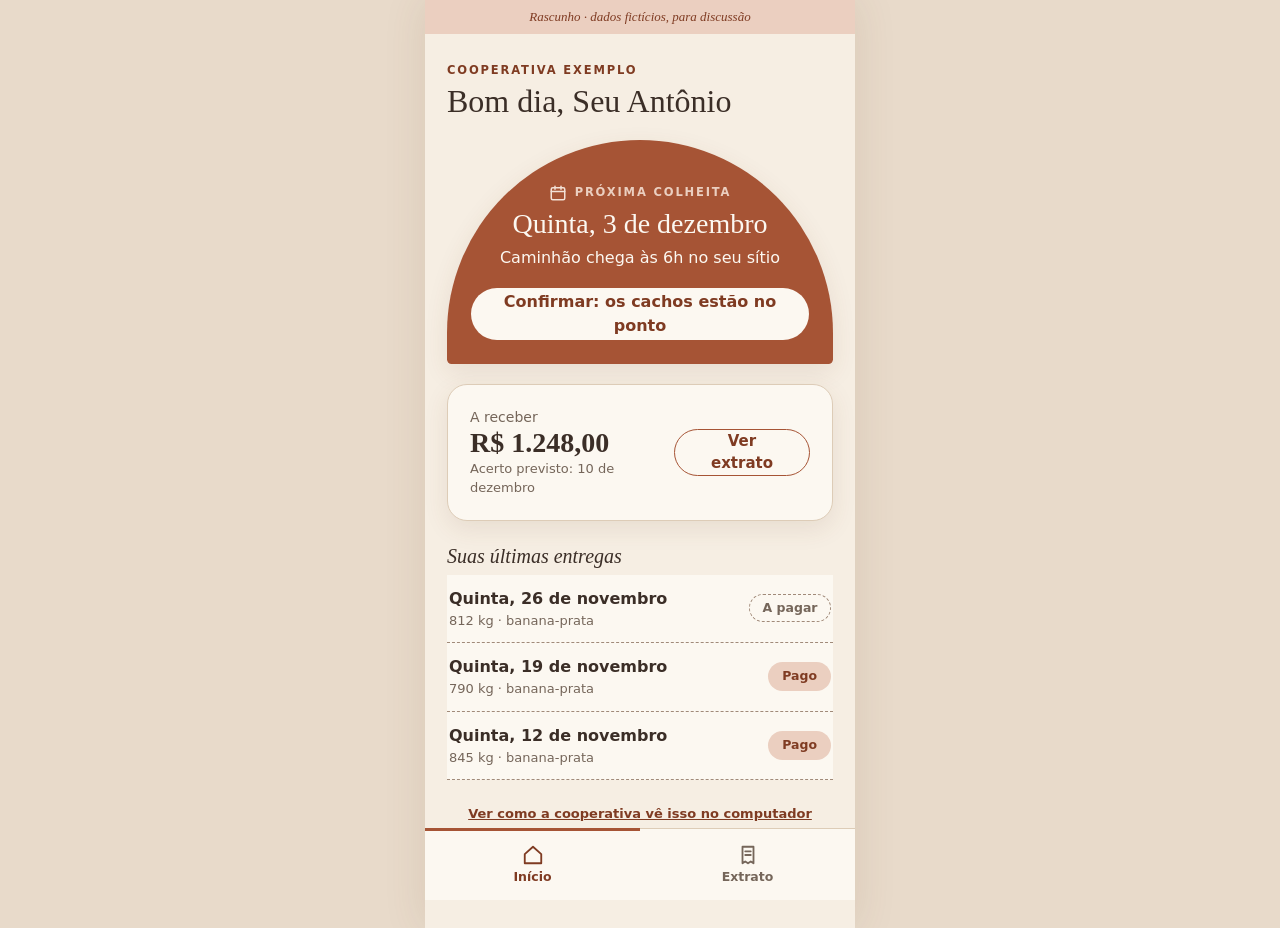
==== commit a12376d3: "Ajusta textos do rascunho para soar mais natural" ====
--- a/index.html
+++ b/index.html
@@ -8,7 +8,7 @@
 </head>
 <body>
 <div class="app">
-  <div class="faixa">RASCUNHO · dados fictícios, para discussão</div>
+  <div class="faixa">Rascunho · dados fictícios, para discussão</div>
   <main>
     <div>
       <div class="rotulo">Cooperativa Exemplo</div>
@@ -40,7 +40,7 @@
 
     <section aria-labelledby="entregas" style="display:flex;flex-direction:column;gap:8px">
       <h2 id="entregas">Suas últimas entregas</h2>
-      <div class="linha-lista"><div><div style="font-weight:600">Quinta, 26 de novembro</div><div class="sub">812 kg · banana-prata</div></div><span class="chip espera">Pesado</span></div>
+      <div class="linha-lista"><div><div style="font-weight:600">Quinta, 26 de novembro</div><div class="sub">812 kg · banana-prata</div></div><span class="chip espera">A pagar</span></div>
       <div class="linha-lista"><div><div style="font-weight:600">Quinta, 19 de novembro</div><div class="sub">790 kg · banana-prata</div></div><span class="chip">Pago</span></div>
       <div class="linha-lista"><div><div style="font-weight:600">Quinta, 12 de novembro</div><div class="sub">845 kg · banana-prata</div></div><span class="chip">Pago</span></div>
     </section>
